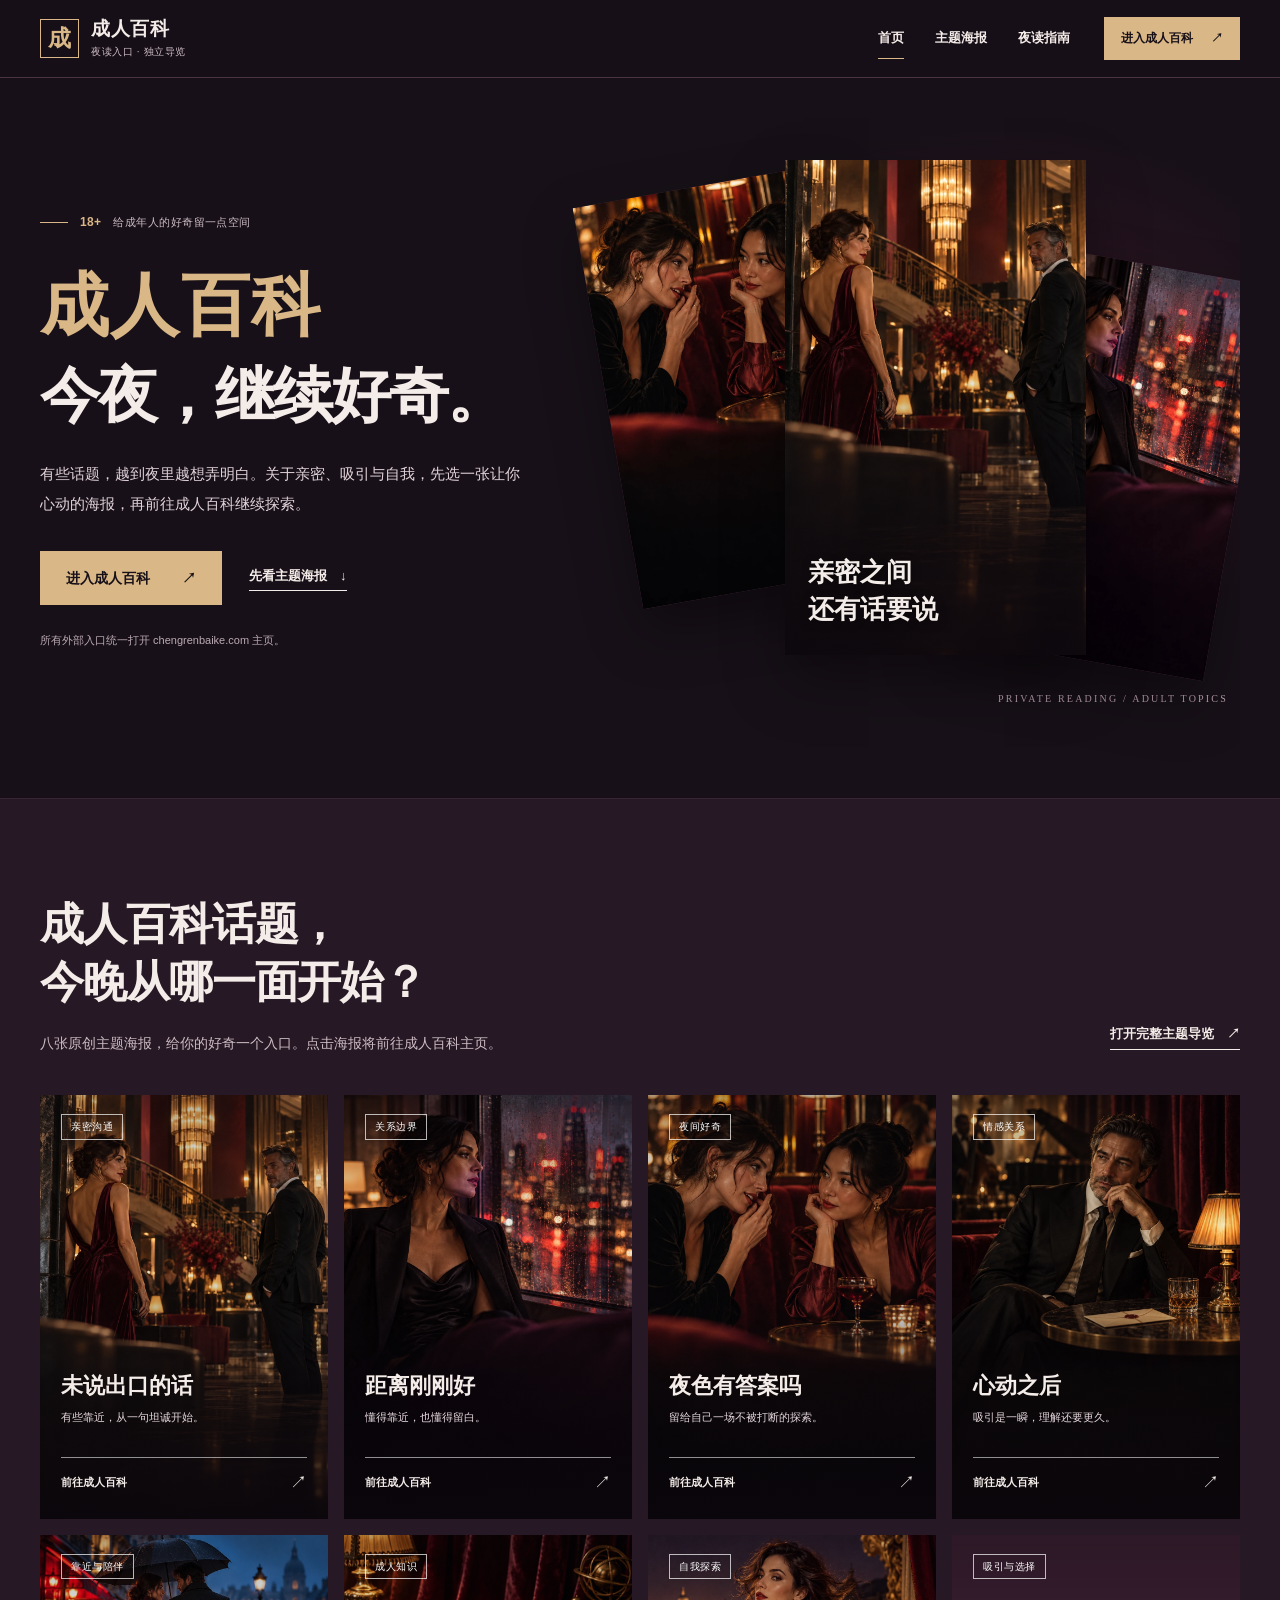
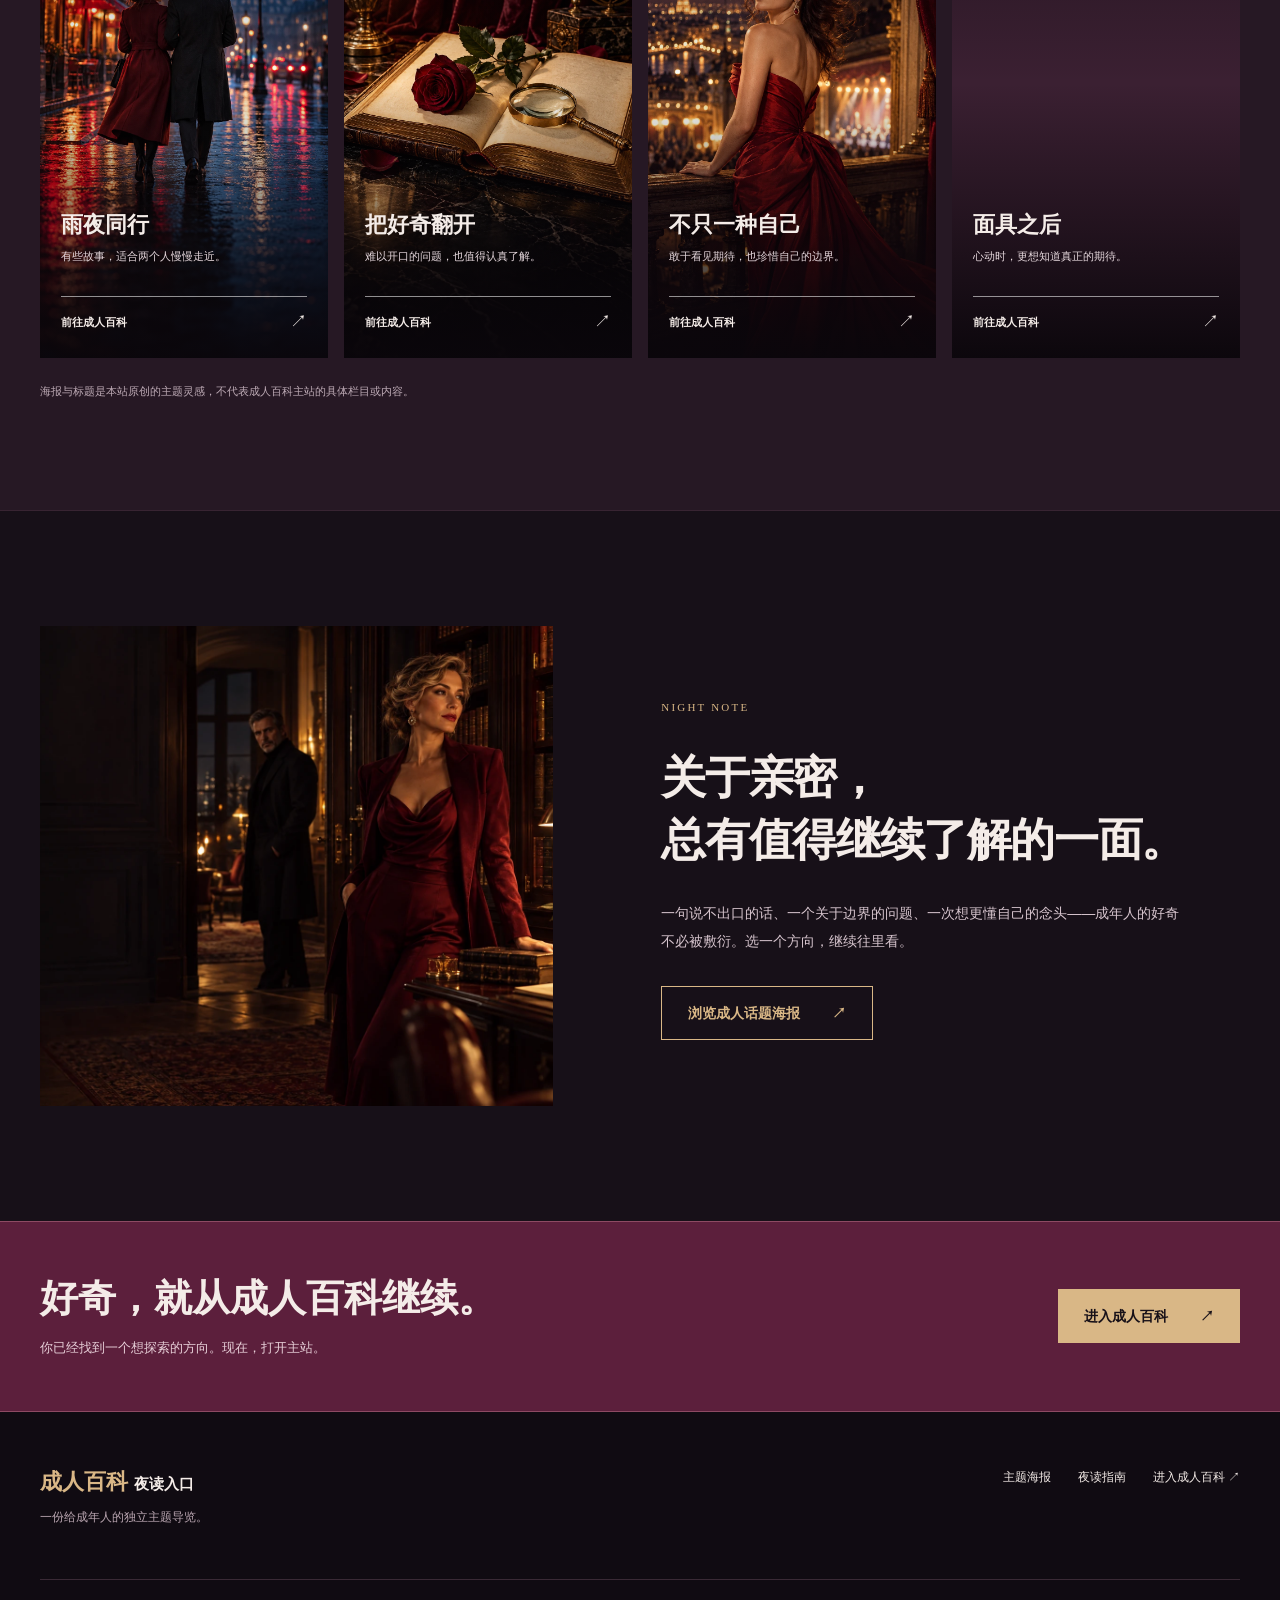
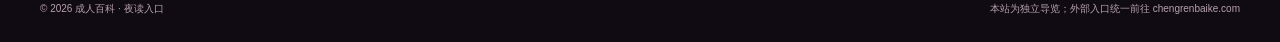
==== sites/duanju-guide/public/index.html @ d2f1cce8 "Build 成人百科夜读入口 for multi-platform publishing" ====
<!doctype html>
<html lang="zh-CN">
<head>
  <meta charset="utf-8">
  <meta name="viewport" content="width=device-width, initial-scale=1">
  <meta name="theme-color" content="#171018">
  <meta name="description" content="从亲密关系、成人话题与夜间灵感出发，浏览原创主题海报，点击前往成人百科 chengrenbaike.com 探索更多。本站为独立导览。">
  <meta name="keywords" content="成人百科,成人百科入口,成人话题,亲密关系,夜间探索">
  <meta property="og:title" content="成人百科入口｜成年人的夜间探索指南">
  <meta property="og:description" content="选一张成人话题海报，从好奇进入成人百科。独立主题导览，所有外部入口统一前往主站。">
  <meta property="og:type" content="website">
  <title>成人百科入口｜成年人的夜间探索指南</title>
  <link rel="icon" type="image/svg+xml" href="assets/favicon.svg">
  <link rel="stylesheet" href="assets/styles.css">
</head>
<body class="home-page">
  <a class="skip-link" href="#main">跳到主要内容</a>
  <header class="site-header"><div class="shell header-inner">
    <a class="brand" href="index.html" aria-label="成人百科夜读入口首页"><span class="brand-emblem" aria-hidden="true">成</span><span class="brand-copy"><strong>成人百科</strong><small>夜读入口 · 独立导览</small></span></a>
    <nav class="desktop-nav" aria-label="主导航"><a aria-current="page" href="index.html">首页</a><a href="themes.html">主题海报</a><a href="guide.html">夜读指南</a></nav>
    <a class="header-cta" href="https://chengrenbaike.com/" target="_blank" rel="noopener noreferrer">进入成人百科 <span aria-hidden="true">↗</span></a>
    <details class="mobile-nav"><summary aria-label="打开导航菜单"><span></span><span></span><span></span></summary><nav aria-label="手机导航"><a aria-current="page" href="index.html">首页</a><a href="themes.html">主题海报</a><a href="guide.html">夜读指南</a><a href="https://chengrenbaike.com/" target="_blank" rel="noopener noreferrer">进入成人百科 ↗</a></nav></details>
  </div></header>

  <main id="main">
    <section class="hero shell" aria-labelledby="hero-title"><div class="hero-copy">
      <p class="age-mark">18+ <span>给成年人的好奇留一点空间</span></p>
      <h1 id="hero-title"><span>成人百科</span>今夜，继续好奇。</h1>
      <p class="hero-lede">有些话题，越到夜里越想弄明白。关于亲密、吸引与自我，先选一张让你心动的海报，再前往成人百科继续探索。</p>
      <div class="hero-actions"><a class="button button-gold" href="https://chengrenbaike.com/" target="_blank" rel="noopener noreferrer">进入成人百科 <span aria-hidden="true">↗</span></a><a class="quiet-link" href="#posters">先看主题海报 <span aria-hidden="true">↓</span></a></div>
      <p class="hero-fineprint">所有外部入口统一打开 chengrenbaike.com 主页。</p>
    </div><div class="hero-gallery" aria-hidden="true">
      <div class="hero-poster hero-poster-back"><img src="assets/posters/poster-03.webp" alt="" width="1024" height="1536"></div>
      <div class="hero-poster hero-poster-side"><img src="assets/posters/poster-02.webp" alt="" width="1024" height="1536"></div>
      <div class="hero-poster hero-poster-main"><img src="assets/posters/poster-01.webp" alt="" width="1024" height="1536"><span>亲密之间<br>还有话要说</span></div>
      <span class="hero-gallery-caption">PRIVATE READING / ADULT TOPICS</span>
    </div></section>

    <section class="poster-section" id="posters" aria-labelledby="posters-title"><div class="shell"><div class="section-heading"><div><h2 id="posters-title">成人百科话题，<br>今晚从哪一面开始？</h2><p>八张原创主题海报，给你的好奇一个入口。点击海报将前往成人百科主页。</p></div><a class="inline-link" href="themes.html">打开完整主题导览 <span aria-hidden="true">↗</span></a></div>
      <div class="poster-grid">
        <a class="poster-card" href="https://chengrenbaike.com/" target="_blank" rel="noopener noreferrer" aria-label="亲密沟通主题，前往成人百科主页（新标签页）"><img src="assets/posters/poster-01.webp" alt="" loading="lazy" decoding="async" width="1024" height="1536"><span class="poster-kicker">亲密沟通</span><span class="poster-content"><strong>未说出口的话</strong><small>有些靠近，从一句坦诚开始。</small><span>前往成人百科 <b aria-hidden="true">↗</b></span></span></a>
        <a class="poster-card" href="https://chengrenbaike.com/" target="_blank" rel="noopener noreferrer" aria-label="关系边界主题，前往成人百科主页（新标签页）"><img src="assets/posters/poster-02.webp" alt="" loading="lazy" decoding="async" width="1024" height="1536"><span class="poster-kicker">关系边界</span><span class="poster-content"><strong>距离刚刚好</strong><small>懂得靠近，也懂得留白。</small><span>前往成人百科 <b aria-hidden="true">↗</b></span></span></a>
        <a class="poster-card" href="https://chengrenbaike.com/" target="_blank" rel="noopener noreferrer" aria-label="夜间好奇主题，前往成人百科主页（新标签页）"><img src="assets/posters/poster-03.webp" alt="" loading="lazy" decoding="async" width="1024" height="1536"><span class="poster-kicker">夜间好奇</span><span class="poster-content"><strong>夜色有答案吗</strong><small>留给自己一场不被打断的探索。</small><span>前往成人百科 <b aria-hidden="true">↗</b></span></span></a>
        <a class="poster-card" href="https://chengrenbaike.com/" target="_blank" rel="noopener noreferrer" aria-label="情感关系主题，前往成人百科主页（新标签页）"><img src="assets/posters/poster-04.webp" alt="" loading="lazy" decoding="async" width="1024" height="1536"><span class="poster-kicker">情感关系</span><span class="poster-content"><strong>心动之后</strong><small>吸引是一瞬，理解还要更久。</small><span>前往成人百科 <b aria-hidden="true">↗</b></span></span></a>
        <a class="poster-card" href="https://chengrenbaike.com/" target="_blank" rel="noopener noreferrer" aria-label="靠近与陪伴主题，前往成人百科主页（新标签页）"><img src="assets/posters/poster-05.webp" alt="" loading="lazy" decoding="async" width="1024" height="1536"><span class="poster-kicker">靠近与陪伴</span><span class="poster-content"><strong>雨夜同行</strong><small>有些故事，适合两个人慢慢走近。</small><span>前往成人百科 <b aria-hidden="true">↗</b></span></span></a>
        <a class="poster-card" href="https://chengrenbaike.com/" target="_blank" rel="noopener noreferrer" aria-label="成人知识主题，前往成人百科主页（新标签页）"><img src="assets/posters/poster-06.webp" alt="" loading="lazy" decoding="async" width="1024" height="1536"><span class="poster-kicker">成人知识</span><span class="poster-content"><strong>把好奇翻开</strong><small>难以开口的问题，也值得认真了解。</small><span>前往成人百科 <b aria-hidden="true">↗</b></span></span></a>
        <a class="poster-card" href="https://chengrenbaike.com/" target="_blank" rel="noopener noreferrer" aria-label="自我探索主题，前往成人百科主页（新标签页）"><img src="assets/posters/poster-07.webp" alt="" loading="lazy" decoding="async" width="1024" height="1536"><span class="poster-kicker">自我探索</span><span class="poster-content"><strong>不只一种自己</strong><small>敢于看见期待，也珍惜自己的边界。</small><span>前往成人百科 <b aria-hidden="true">↗</b></span></span></a>
        <a class="poster-card" href="https://chengrenbaike.com/" target="_blank" rel="noopener noreferrer" aria-label="吸引与选择主题，前往成人百科主页（新标签页）"><img src="assets/posters/poster-08.webp" alt="" loading="lazy" decoding="async" width="1024" height="1536"><span class="poster-kicker">吸引与选择</span><span class="poster-content"><strong>面具之后</strong><small>心动时，更想知道真正的期待。</small><span>前往成人百科 <b aria-hidden="true">↗</b></span></span></a>
      </div><p class="poster-disclosure">海报与标题是本站原创的主题灵感，不代表成人百科主站的具体栏目或内容。</p>
    </div></section>

    <section class="editorial shell" aria-labelledby="editorial-title"><div class="editorial-image"><img src="assets/posters/hero.webp" alt="夜间书房里，两位成年人置身于暖色灯光与书架之间" loading="lazy" decoding="async" width="1536" height="1024"></div><div class="editorial-copy"><span class="editorial-index">NIGHT NOTE</span><h2 id="editorial-title">关于亲密，<br>总有值得继续了解的一面。</h2><p>一句说不出口的话、一个关于边界的问题、一次想更懂自己的念头——成年人的好奇不必被敷衍。选一个方向，继续往里看。</p><a class="button button-outline" href="themes.html">浏览成人话题海报 <span aria-hidden="true">↗</span></a></div></section>

    <section class="closing" aria-labelledby="closing-title"><div class="shell closing-inner"><div><h2 id="closing-title">好奇，就从成人百科继续。</h2><p>你已经找到一个想探索的方向。现在，打开主站。</p></div><a class="button button-gold" href="https://chengrenbaike.com/" target="_blank" rel="noopener noreferrer">进入成人百科 <span aria-hidden="true">↗</span></a></div></section>
  </main>

  <footer class="site-footer"><div class="shell footer-main"><div><a class="footer-brand" href="index.html">成人百科 <span>夜读入口</span></a><p>一份给成年人的独立主题导览。</p></div><nav aria-label="页脚导航"><a href="themes.html">主题海报</a><a href="guide.html">夜读指南</a><a href="https://chengrenbaike.com/" target="_blank" rel="noopener noreferrer">进入成人百科 ↗</a></nav></div><div class="shell footer-bottom"><span>© 2026 成人百科 · 夜读入口</span><span>本站为独立导览；外部入口统一前往 chengrenbaike.com</span></div></footer>
</body>
</html>
---- sites/duanju-guide/public/assets/styles.css ----
:root{--night:#171018;--night-soft:#261824;--wine:#7D2948;--rose:#B94468;--gold:#D9B786;--paper:#F4ECE8;--muted:#CDBCC4;--ink:#2F1D28;--serif:"Noto Serif SC","Songti SC","STSong","SimSun",serif;--sans:"Noto Sans SC","Microsoft YaHei","PingFang SC",sans-serif}
*,*::before,*::after{box-sizing:border-box}
html{scroll-behavior:smooth;scroll-padding-top:88px}
body{margin:0;background:var(--night);color:var(--paper);font:16px/1.75 var(--sans);-webkit-font-smoothing:antialiased}
img{display:block;max-width:100%}
a{color:inherit;text-decoration:none}
h1,h2,h3,p{margin-top:0}
h1,h2,h3{font-weight:600;line-height:1.22}
button,summary{font:inherit}
:focus-visible{outline:3px solid var(--gold);outline-offset:4px}
::selection{background:var(--gold);color:var(--night)}
::-webkit-scrollbar{width:10px}::-webkit-scrollbar-track{background:var(--night)}::-webkit-scrollbar-thumb{background:#715061;border:2px solid var(--night);border-radius:10px}
.shell{width:min(1220px,calc(100% - 80px));margin-inline:auto}
.skip-link{position:absolute;z-index:200;top:-80px;left:15px;background:var(--gold);color:var(--night);padding:7px 14px}.skip-link:focus{top:12px}
.site-header{position:sticky;z-index:100;top:0;height:78px;background:rgba(23,16,24,.97);border-bottom:1px solid #4A3541;backdrop-filter:blur(10px)}
.header-inner{height:100%;display:flex;align-items:center;gap:34px}
.brand{display:inline-flex;align-items:center;gap:12px;flex:none;line-height:1.15}
.brand-emblem{width:39px;height:39px;display:grid;place-items:center;border:1px solid var(--gold);color:var(--gold);font:700 23px/1 var(--serif)}
.brand-copy strong{display:block;font:700 19px/1.1 var(--serif);letter-spacing:.03em}.brand-copy small{display:block;margin-top:6px;color:var(--muted);font-size:10px;letter-spacing:.06em}
.desktop-nav{display:flex;align-items:center;gap:31px;margin-left:auto;font-size:13px;font-weight:650}.desktop-nav a{position:relative;padding:27px 0}.desktop-nav a::after{content:"";position:absolute;left:0;right:100%;bottom:18px;height:1px;background:var(--gold);transition:right .2s}.desktop-nav a:hover::after,.desktop-nav a[aria-current]::after{right:0}
.header-cta{flex:none;background:var(--gold);color:var(--night);font-size:12px;font-weight:800;padding:11px 17px;display:inline-flex;gap:18px;align-items:center;transition:background .2s}.header-cta:hover{background:#F1D3AB}
.mobile-nav{display:none}
.button{display:inline-flex;align-items:center;justify-content:center;gap:32px;min-height:54px;padding:12px 26px;font-size:14px;font-weight:800;transition:transform .2s ease,background .2s ease}.button:hover{transform:translateY(-3px)}.button-gold{background:var(--gold);color:var(--night)}.button-gold:hover{background:#F1D3AB}.button-outline{border:1px solid var(--gold);color:var(--gold)}.button-outline:hover{background:var(--gold);color:var(--night)}
.quiet-link,.inline-link{display:inline-flex;align-items:center;gap:13px;width:max-content;max-width:100%;border-bottom:1px solid currentColor;padding-bottom:3px;font-weight:750;font-size:13px}.quiet-link:hover,.inline-link:hover{color:var(--gold)}
.age-mark{display:flex;align-items:center;gap:12px;color:var(--gold);font-size:12px;font-weight:800;letter-spacing:.03em;margin-bottom:32px}.age-mark span{color:var(--muted);font-size:11px;font-weight:500;letter-spacing:.04em}.age-mark::after{content:"";width:28px;height:1px;background:var(--gold);order:-1}
.hero{position:relative;overflow:clip;display:grid;grid-template-columns:.9fr 1.1fr;gap:36px;align-items:center;min-height:700px;padding-top:58px;padding-bottom:72px}.hero::before{content:"";position:absolute;right:-11%;top:4%;width:61%;height:80%;background:radial-gradient(ellipse at center,rgba(125,41,72,.30),transparent 68%);pointer-events:none}
.hero-copy{position:relative;z-index:2;max-width:550px}.hero h1{font-family:var(--serif);font-size:clamp(44px,4.7vw,70px);letter-spacing:-.03em;margin:0 0 27px}.hero h1 span{display:block;color:var(--gold);font-size:1.14em;letter-spacing:.02em;margin-bottom:10px}.hero-lede{max-width:490px;font-size:15px;line-height:2;color:#E2D3D9;margin-bottom:32px}.hero-actions{display:flex;align-items:center;gap:27px;flex-wrap:wrap}.hero-fineprint{font-size:11px;color:#BCAAB3;margin:26px 0 0}
.hero-gallery{position:relative;height:590px;isolation:isolate}.hero-poster{position:absolute;overflow:hidden;background:#3B2032;box-shadow:0 25px 55px rgba(0,0,0,.36)}.hero-poster img{width:100%;height:100%;object-fit:cover}.hero-poster-back{left:1%;top:8%;width:40%;height:69%;transform:rotate(-10deg);z-index:1}.hero-poster-side{right:0;top:21%;width:42%;height:68%;transform:rotate(10deg);z-index:2}.hero-poster-main{left:29%;top:4%;width:47%;height:84%;z-index:3}.hero-poster-main::after{content:"";position:absolute;inset:38% 0 0;background:linear-gradient(transparent,rgba(12,7,13,.87))}.hero-poster-main span{position:absolute;left:23px;right:18px;bottom:27px;z-index:1;font:600 clamp(19px,2vw,26px)/1.45 var(--serif);text-shadow:0 2px 10px rgba(0,0,0,.45)}.hero-gallery-caption{position:absolute;right:12px;bottom:20px;font:10px/1.4 Georgia,serif;letter-spacing:.22em;color:#BDA3AE}
.poster-section{background:var(--night-soft);padding:96px 0 108px;border-block:1px solid #382432}.section-heading{display:flex;align-items:end;justify-content:space-between;gap:40px;margin-bottom:39px}.section-heading h2{font:600 clamp(34px,3.4vw,49px)/1.34 var(--serif);letter-spacing:-.025em;margin:0 0 18px}.section-heading p{color:var(--muted);max-width:680px;font-size:14px;line-height:1.9;margin:0}.section-heading .inline-link{flex:none;margin-bottom:6px}.section-count{color:var(--gold);font:11px Georgia,serif;letter-spacing:.11em;white-space:nowrap}
.poster-grid{display:grid;grid-template-columns:repeat(4,minmax(0,1fr));gap:16px}.poster-card{position:relative;display:block;aspect-ratio:.68;min-height:330px;overflow:hidden;background:#3B2032;isolation:isolate;transition:transform .25s ease,box-shadow .25s ease}.poster-card:hover{transform:translateY(-5px);box-shadow:0 20px 36px rgba(0,0,0,.3)}.poster-card img{width:100%;height:100%;object-fit:cover;transition:transform .5s ease}.poster-card:hover img{transform:scale(1.055)}.poster-card::after{content:"";position:absolute;inset:0;background:linear-gradient(180deg,rgba(10,6,11,.3) 0%,transparent 35%,rgba(10,6,11,.2) 48%,rgba(10,6,11,.96) 100%);pointer-events:none}.poster-kicker{position:absolute;z-index:1;left:21px;top:19px;border:1px solid rgba(255,255,255,.7);padding:3px 9px;color:#fff;font-size:10px;letter-spacing:.06em}.poster-content{position:absolute;z-index:1;left:21px;right:21px;bottom:21px;display:flex;flex-direction:column;gap:7px}.poster-content strong{font:600 clamp(18px,1.7vw,25px)/1.35 var(--serif)}.poster-content small{color:#E5D7DC;font-size:11px;line-height:1.65;min-height:35px}.poster-content>span{display:flex;align-items:center;justify-content:space-between;border-top:1px solid rgba(255,255,255,.55);margin-top:7px;padding-top:10px;font-size:11px;font-weight:800}.poster-content b{font-size:17px;font-weight:400}.poster-disclosure,.reading-disclosure{color:#BDAAB5;font-size:11px;line-height:1.8;margin:24px 0 0}
.editorial{display:grid;grid-template-columns:.94fr 1.06fr;align-items:center;gap:9%;padding-top:115px;padding-bottom:115px}.editorial-image{height:480px;overflow:hidden;background:#392034}.editorial-image img{width:100%;height:100%;object-fit:cover;object-position:68% center}.editorial-copy{max-width:525px}.editorial-index{color:var(--gold);font:11px Georgia,serif;letter-spacing:.2em}.editorial-copy h2{font:600 clamp(36px,3.5vw,50px)/1.37 var(--serif);letter-spacing:-.03em;margin:28px 0}.editorial-copy p{color:#D6C4CD;font-size:14px;line-height:2;margin-bottom:31px}
.closing{background:#5C1F3C;border-block:1px solid #8D4A63}.closing-inner{display:flex;align-items:center;justify-content:space-between;gap:35px;padding-block:51px}.closing h2{font:600 clamp(29px,3vw,43px)/1.35 var(--serif);margin:0 0 12px}.closing p{font-size:13px;color:#E7CFD8;margin:0}.closing .button{flex:none}
.site-footer{background:#100B12;padding:55px 0 25px}.footer-main{display:flex;justify-content:space-between;gap:30px}.footer-brand{font:700 22px var(--serif);color:var(--gold)}.footer-brand span{font-size:15px;color:var(--paper)}.footer-main p{color:#BAA6B1;font-size:12px;margin:9px 0}.footer-main nav{display:flex;gap:27px;align-items:start;flex-wrap:wrap;font-size:12px}.footer-main nav a:hover{color:var(--gold)}.footer-bottom{border-top:1px solid #392935;margin-top:42px;padding-top:20px;display:flex;justify-content:space-between;gap:20px;color:#B6A1AC;font-size:10px}
/* Inner pages */
.inner-hero{display:grid;grid-template-columns:.9fr 1.1fr;align-items:center;gap:60px;min-height:545px;padding-block:68px 78px}.inner-hero-copy h1{font:600 clamp(46px,4.8vw,69px)/1.28 var(--serif);letter-spacing:-.025em;margin:0 0 22px}.inner-hero-copy>p:not(.age-mark){max-width:490px;color:#DDCDD5;font-size:15px;line-height:1.95;margin:0 0 27px}.inner-hero .age-mark{margin-bottom:20px}.gallery-hero-images{height:450px;display:flex;align-items:center;gap:12px}.gallery-hero-images img{height:82%;width:32%;object-fit:cover;box-shadow:0 15px 35px rgba(0,0,0,.3)}.gallery-hero-images img:nth-child(2){height:100%}.gallery-hero-images img:nth-child(3){height:73%}
.topic-section{padding-top:96px;padding-bottom:104px}.feature-list{border-top:1px solid #5A4050}.topic-feature{display:grid;grid-template-columns:.46fr .54fr;gap:9%;align-items:center;padding:40px 6%;border-bottom:1px solid #5A4050}.topic-feature:nth-child(even) .feature-visual{order:2}.feature-visual{height:390px;overflow:hidden;background:#3B2032}.feature-visual img{width:100%;height:100%;object-fit:cover;object-position:center 40%}.feature-copy>span,.reading-copy>span{color:var(--gold);font-size:11px;letter-spacing:.06em}.feature-copy h3{font:600 clamp(31px,3vw,42px)/1.33 var(--serif);margin:15px 0 22px}.feature-copy p{color:#D9C8D0;font-size:14px;line-height:2;max-width:425px;margin-bottom:30px}
.more-posters{background:#2A1927;padding:88px 0 100px}.mini-poster-grid{display:grid;grid-template-columns:repeat(4,minmax(0,1fr));gap:16px}.mini-poster{position:relative;aspect-ratio:.8;overflow:hidden;background:#422537}.mini-poster img{width:100%;height:100%;object-fit:cover;transition:transform .4s}.mini-poster:hover img{transform:scale(1.055)}.mini-poster::after{content:"";position:absolute;inset:50% 0 0;background:linear-gradient(transparent,rgba(10,6,11,.9))}.mini-poster span{position:absolute;z-index:1;left:19px;right:19px;bottom:19px;font:600 21px/1.4 var(--serif);display:flex;align-items:end;justify-content:space-between;gap:5px}.mini-poster b{font:18px var(--sans)}
.guide-hero{grid-template-columns:1fr .78fr}.guide-hero-image{height:440px;position:relative;overflow:hidden;background:#422537}.guide-hero-image img{width:100%;height:100%;object-fit:cover;object-position:center 38%}.guide-hero-image::after{content:"";position:absolute;inset:50% 0 0;background:linear-gradient(transparent,rgba(10,6,11,.84))}.guide-hero-image span{position:absolute;z-index:1;left:28px;bottom:25px;font:600 22px var(--serif)}
.reading-section{padding-top:94px;padding-bottom:105px}.reading-list{border-top:1px solid #584051}.reading-row{display:grid;grid-template-columns:180px 1fr;gap:9%;align-items:center;padding:28px 0;border-bottom:1px solid #584051}.reading-photo{height:230px;overflow:hidden;background:#422537}.reading-photo img{width:100%;height:100%;object-fit:cover}.reading-copy h3{font:600 clamp(28px,2.8vw,38px)/1.4 var(--serif);margin:10px 0 14px}.reading-copy p{font-size:14px;line-height:1.95;color:#D9C8D0;max-width:670px;margin:0 0 20px}
@media(max-width:1100px){.shell{width:min(100% - 56px,1220px)}.header-inner{gap:22px}.desktop-nav{gap:20px}.hero{gap:12px}.hero-gallery{transform:scale(.9);transform-origin:center left}.poster-card{min-height:290px}.poster-content{left:16px;right:16px;bottom:16px}.poster-kicker{left:16px;top:16px}}
@media(max-width:900px){.shell{width:min(100% - 42px,680px)}.site-header{height:68px}.brand-emblem{width:35px;height:35px}.brand-copy strong{font-size:17px}.desktop-nav,.header-cta{display:none}.mobile-nav{display:block;margin-left:auto;position:relative}.mobile-nav summary{cursor:pointer;list-style:none;width:41px;height:41px;border:1px solid #8C6A7B;display:flex;flex-direction:column;align-items:center;justify-content:center;gap:5px}.mobile-nav summary::-webkit-details-marker{display:none}.mobile-nav summary span{display:block;width:18px;height:1px;background:var(--paper)}.mobile-nav nav{position:absolute;top:50px;right:0;width:min(300px,calc(100vw - 42px));background:#271823;border:1px solid #725264;box-shadow:0 18px 28px rgba(0,0,0,.35);padding:10px 17px}.mobile-nav nav a{display:block;font-size:14px;font-weight:700;padding:12px 2px;border-bottom:1px solid #554050}.mobile-nav nav a:last-child{color:var(--gold);border:0}
.hero{grid-template-columns:1fr;min-height:0;gap:20px;padding-top:64px;padding-bottom:62px;overflow:clip}.hero-copy{max-width:680px}.hero h1{font-size:clamp(45px,8vw,66px)}.hero-gallery{height:440px;max-width:550px;width:100%;margin-inline:auto;transform:none}.hero-poster-main{width:45%;left:29%;height:88%}.hero-poster-back{height:70%}.hero-poster-side{height:73%}.poster-section{padding:70px 0 78px}.section-heading{display:block}.section-heading .inline-link,.section-count{display:inline-flex;margin-top:18px}.poster-grid{grid-template-columns:repeat(3,minmax(0,1fr))}.poster-card{min-height:0}.poster-content strong{font-size:19px}.editorial{grid-template-columns:1fr;gap:37px;padding-block:78px}.editorial-image{height:390px}.closing-inner{padding-block:42px}.inner-hero{grid-template-columns:1fr;gap:26px;padding-block:65px}.gallery-hero-images{height:340px}.guide-hero-image{height:350px}.topic-section,.reading-section{padding-block:73px}.feature-visual{height:320px}.more-posters{padding-block:73px}.mini-poster-grid{grid-template-columns:repeat(2,1fr)}}
@media(max-width:600px){.shell{width:calc(100% - 32px)}.hero{padding-top:52px}.age-mark{margin-bottom:24px}.hero h1{font-size:clamp(40px,10vw,53px)}.hero h1 span{margin-bottom:8px}.hero-lede{font-size:14px}.hero-actions{gap:22px}.hero-gallery{height:330px;max-width:390px}.hero-poster-main{left:29%;width:46%}.hero-poster-main span{font-size:16px;left:15px;bottom:17px}.hero-gallery-caption{font-size:8px;bottom:3px}.section-heading h2{font-size:34px}.section-heading p{font-size:13px}.poster-grid{grid-template-columns:repeat(2,minmax(0,1fr));gap:10px}.poster-card{aspect-ratio:.67}.poster-kicker{left:11px;top:11px;padding:2px 6px;font-size:9px}.poster-content{left:11px;right:11px;bottom:12px;gap:4px}.poster-content strong{font-size:17px}.poster-content small{font-size:10px;min-height:0}.poster-content>span{font-size:9px;padding-top:6px;margin-top:3px}.poster-content b{font-size:14px}.editorial{padding-block:68px}.editorial-image{height:300px}.editorial-copy h2{font-size:33px}.closing-inner{display:block}.closing .button{margin-top:22px}.footer-main{display:block}.footer-main nav{margin-top:24px}.footer-bottom{display:block}.footer-bottom span{display:block;margin-top:5px}.inner-hero{padding-block:55px}.inner-hero-copy h1{font-size:46px}.inner-hero-copy>p:not(.age-mark){font-size:14px}.gallery-hero-images{height:275px;gap:7px}.topic-feature{grid-template-columns:1fr;gap:22px;padding:32px 0}.topic-feature:nth-child(even) .feature-visual{order:0}.feature-visual{height:300px}.feature-copy h3{font-size:31px}.mini-poster-grid{gap:10px}.mini-poster span{left:11px;right:11px;bottom:10px;font-size:16px}.guide-hero-image{height:300px}.reading-row{grid-template-columns:95px 1fr;gap:17px}.reading-photo{height:155px}.reading-copy h3{font-size:23px}.reading-copy p{font-size:12px;line-height:1.7}.reading-copy .inline-link{font-size:11px}}
@media(max-width:390px){.hero-gallery{height:285px}.hero-poster-main span{font-size:14px}.poster-content small{display:none}.poster-content strong{font-size:16px}.poster-card{aspect-ratio:.69}.reading-row{grid-template-columns:1fr}.reading-photo{height:230px}.reading-copy p{font-size:13px}}
@media(prefers-reduced-motion:reduce){html{scroll-behavior:auto}.button,.poster-card,.poster-card img,.mini-poster img,.desktop-nav a::after{transition:none}}
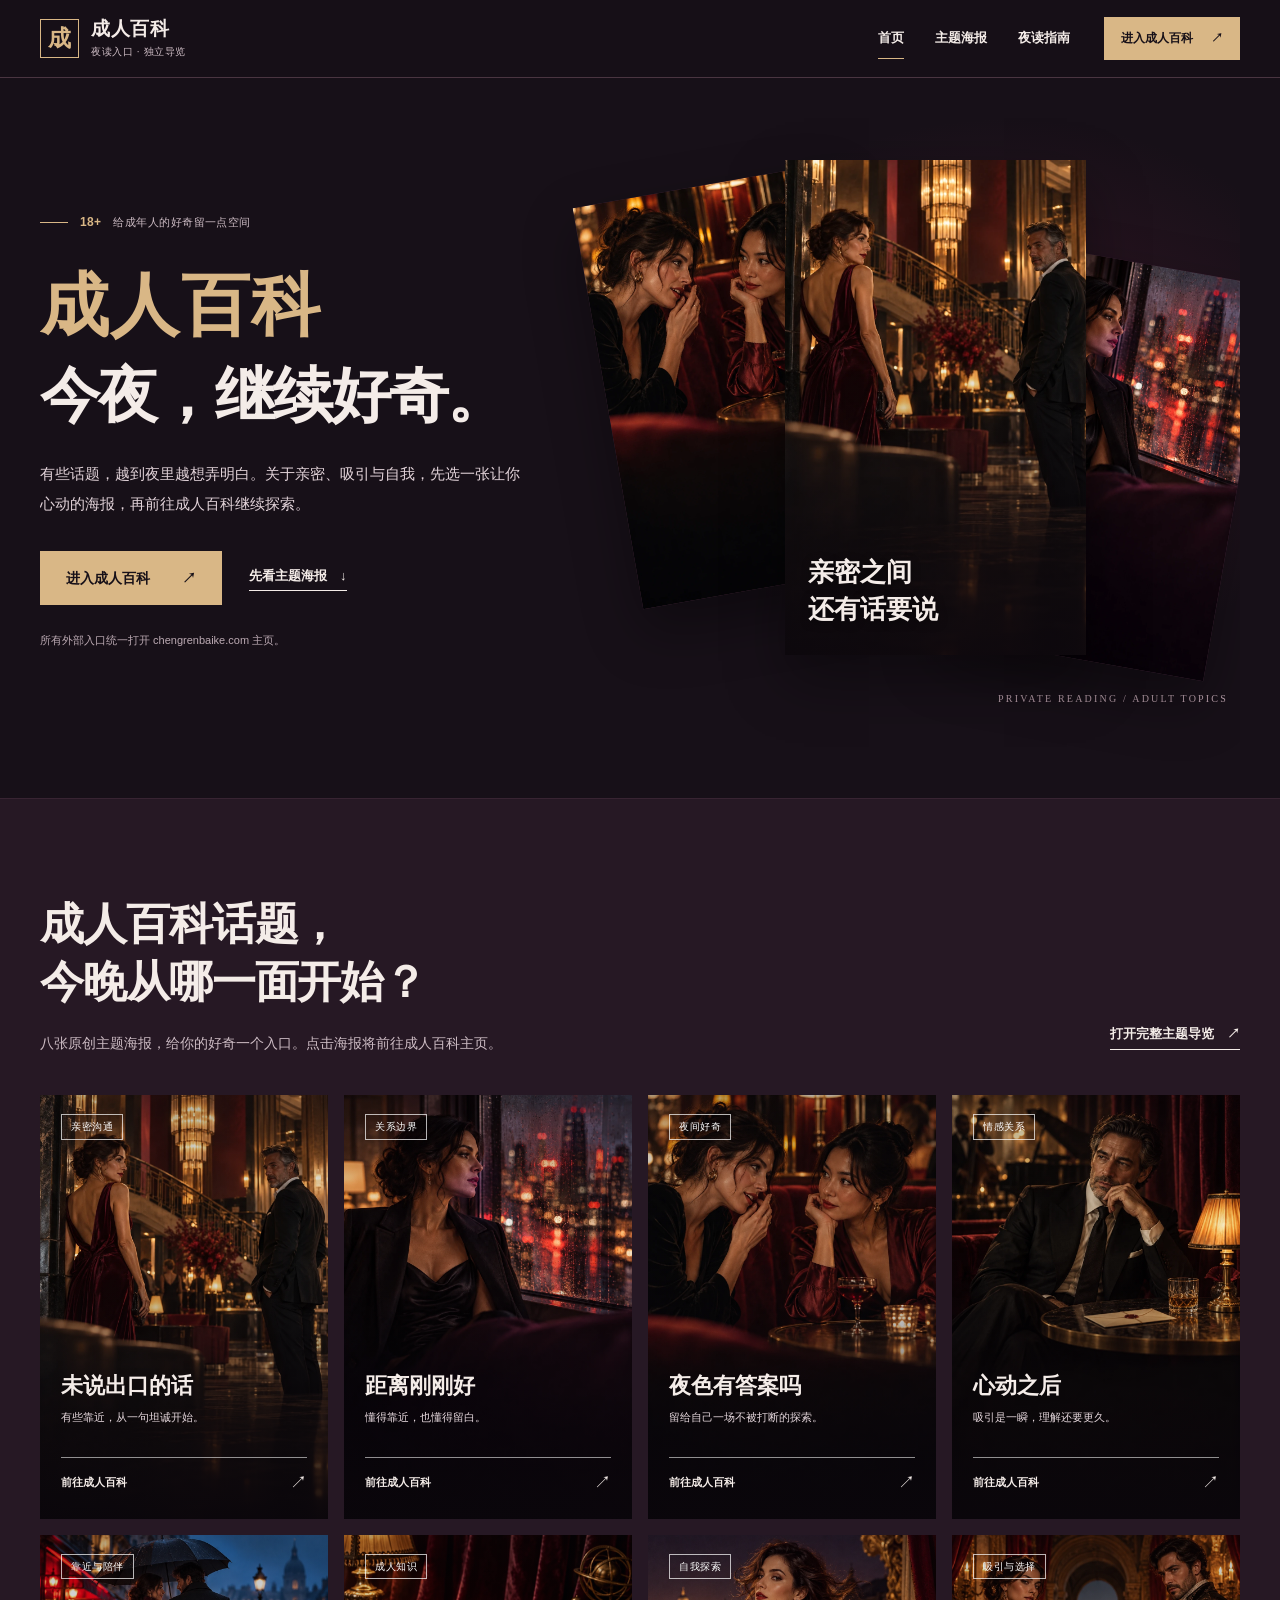
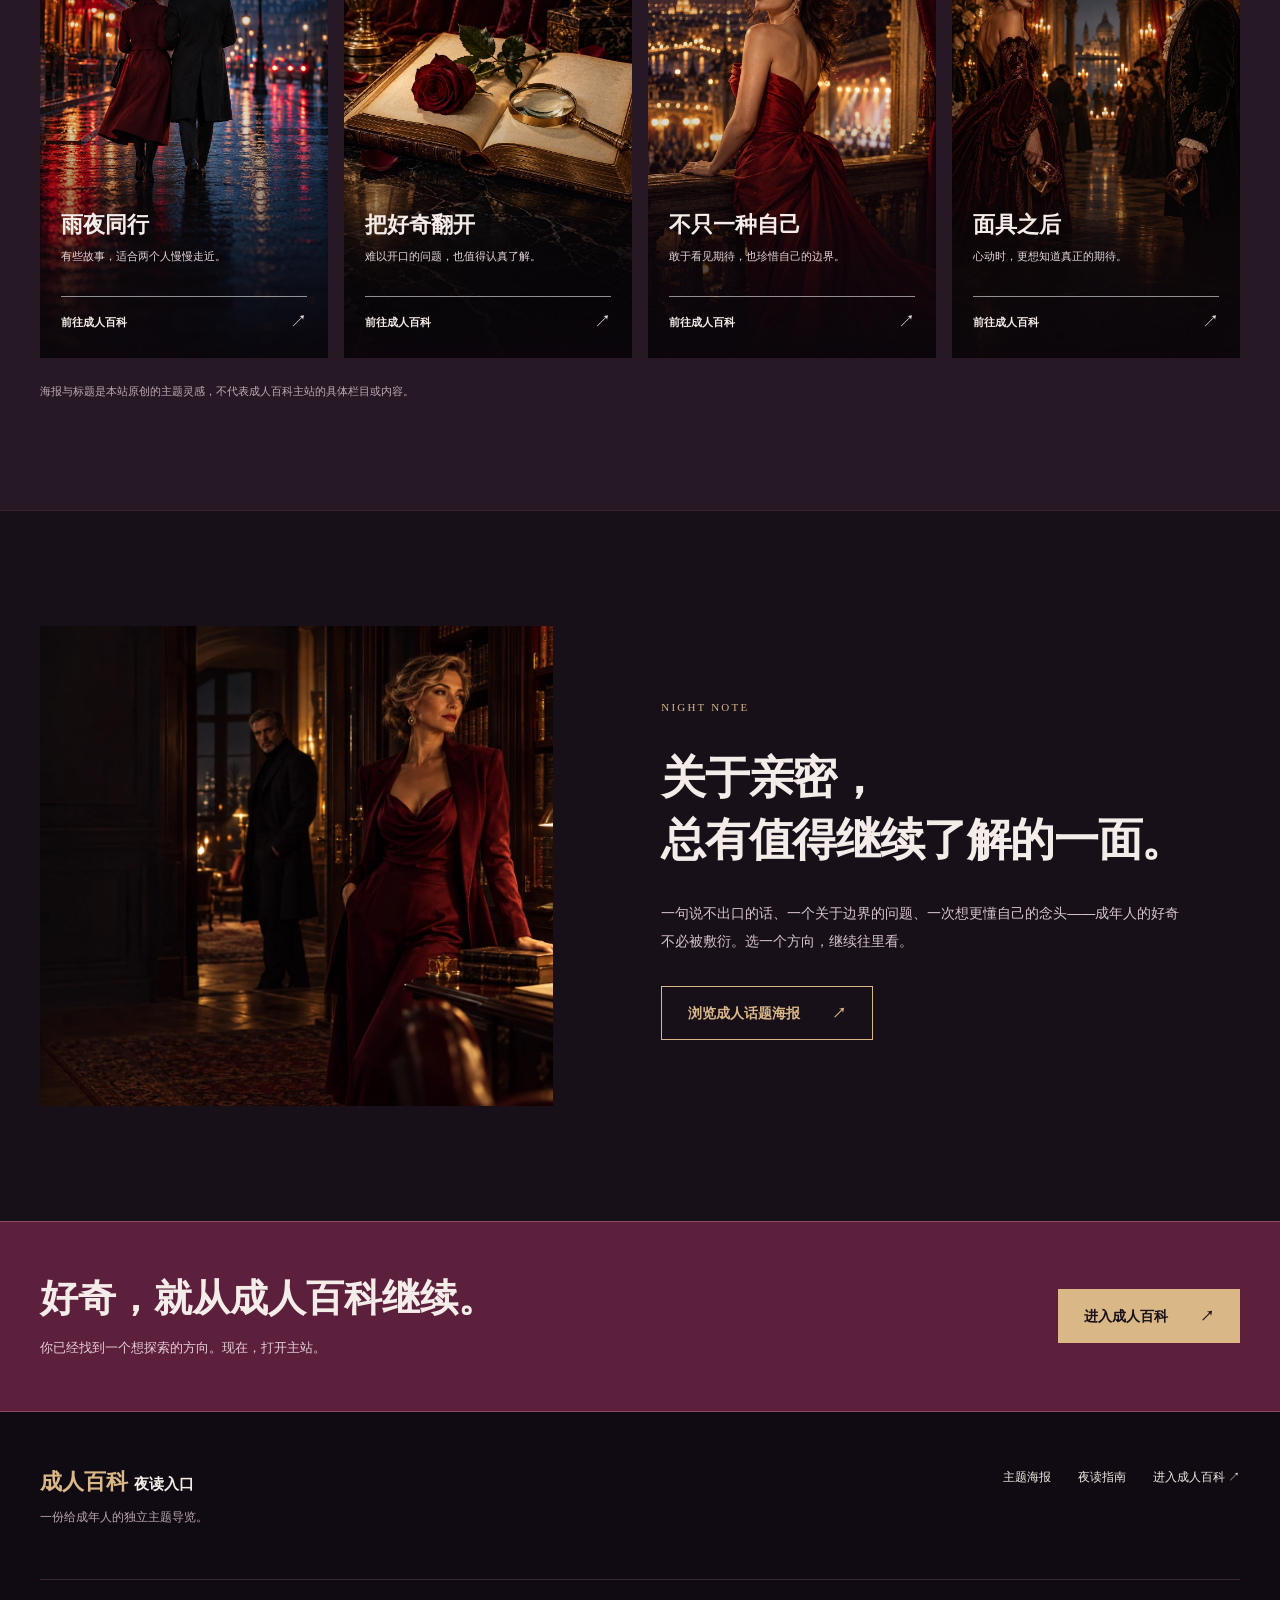
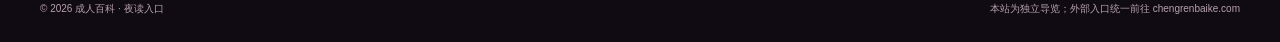
==== commit 3f9fdea2: "Align poster link labels and record Google Sites launch" ====
--- a/sites/duanju-guide/public/index.html
+++ b/sites/duanju-guide/public/index.html
@@ -16,7 +16,7 @@
 <body class="home-page">
   <a class="skip-link" href="#main">跳到主要内容</a>
   <header class="site-header"><div class="shell header-inner">
-    <a class="brand" href="index.html" aria-label="成人百科夜读入口首页"><span class="brand-emblem" aria-hidden="true">成</span><span class="brand-copy"><strong>成人百科</strong><small>夜读入口 · 独立导览</small></span></a>
+    <a class="brand" href="index.html"><span class="brand-emblem" aria-hidden="true">成</span><span class="brand-copy"><strong>成人百科</strong><small>夜读入口 · 独立导览</small></span></a>
     <nav class="desktop-nav" aria-label="主导航"><a aria-current="page" href="index.html">首页</a><a href="themes.html">主题海报</a><a href="guide.html">夜读指南</a></nav>
     <a class="header-cta" href="https://chengrenbaike.com/" target="_blank" rel="noopener noreferrer">进入成人百科 <span aria-hidden="true">↗</span></a>
     <details class="mobile-nav"><summary aria-label="打开导航菜单"><span></span><span></span><span></span></summary><nav aria-label="手机导航"><a aria-current="page" href="index.html">首页</a><a href="themes.html">主题海报</a><a href="guide.html">夜读指南</a><a href="https://chengrenbaike.com/" target="_blank" rel="noopener noreferrer">进入成人百科 ↗</a></nav></details>
@@ -38,14 +38,14 @@
 
     <section class="poster-section" id="posters" aria-labelledby="posters-title"><div class="shell"><div class="section-heading"><div><h2 id="posters-title">成人百科话题，<br>今晚从哪一面开始？</h2><p>八张原创主题海报，给你的好奇一个入口。点击海报将前往成人百科主页。</p></div><a class="inline-link" href="themes.html">打开完整主题导览 <span aria-hidden="true">↗</span></a></div>
       <div class="poster-grid">
-        <a class="poster-card" href="https://chengrenbaike.com/" target="_blank" rel="noopener noreferrer" aria-label="亲密沟通主题，前往成人百科主页（新标签页）"><img src="assets/posters/poster-01.webp" alt="" loading="lazy" decoding="async" width="1024" height="1536"><span class="poster-kicker">亲密沟通</span><span class="poster-content"><strong>未说出口的话</strong><small>有些靠近，从一句坦诚开始。</small><span>前往成人百科 <b aria-hidden="true">↗</b></span></span></a>
-        <a class="poster-card" href="https://chengrenbaike.com/" target="_blank" rel="noopener noreferrer" aria-label="关系边界主题，前往成人百科主页（新标签页）"><img src="assets/posters/poster-02.webp" alt="" loading="lazy" decoding="async" width="1024" height="1536"><span class="poster-kicker">关系边界</span><span class="poster-content"><strong>距离刚刚好</strong><small>懂得靠近，也懂得留白。</small><span>前往成人百科 <b aria-hidden="true">↗</b></span></span></a>
-        <a class="poster-card" href="https://chengrenbaike.com/" target="_blank" rel="noopener noreferrer" aria-label="夜间好奇主题，前往成人百科主页（新标签页）"><img src="assets/posters/poster-03.webp" alt="" loading="lazy" decoding="async" width="1024" height="1536"><span class="poster-kicker">夜间好奇</span><span class="poster-content"><strong>夜色有答案吗</strong><small>留给自己一场不被打断的探索。</small><span>前往成人百科 <b aria-hidden="true">↗</b></span></span></a>
-        <a class="poster-card" href="https://chengrenbaike.com/" target="_blank" rel="noopener noreferrer" aria-label="情感关系主题，前往成人百科主页（新标签页）"><img src="assets/posters/poster-04.webp" alt="" loading="lazy" decoding="async" width="1024" height="1536"><span class="poster-kicker">情感关系</span><span class="poster-content"><strong>心动之后</strong><small>吸引是一瞬，理解还要更久。</small><span>前往成人百科 <b aria-hidden="true">↗</b></span></span></a>
-        <a class="poster-card" href="https://chengrenbaike.com/" target="_blank" rel="noopener noreferrer" aria-label="靠近与陪伴主题，前往成人百科主页（新标签页）"><img src="assets/posters/poster-05.webp" alt="" loading="lazy" decoding="async" width="1024" height="1536"><span class="poster-kicker">靠近与陪伴</span><span class="poster-content"><strong>雨夜同行</strong><small>有些故事，适合两个人慢慢走近。</small><span>前往成人百科 <b aria-hidden="true">↗</b></span></span></a>
-        <a class="poster-card" href="https://chengrenbaike.com/" target="_blank" rel="noopener noreferrer" aria-label="成人知识主题，前往成人百科主页（新标签页）"><img src="assets/posters/poster-06.webp" alt="" loading="lazy" decoding="async" width="1024" height="1536"><span class="poster-kicker">成人知识</span><span class="poster-content"><strong>把好奇翻开</strong><small>难以开口的问题，也值得认真了解。</small><span>前往成人百科 <b aria-hidden="true">↗</b></span></span></a>
-        <a class="poster-card" href="https://chengrenbaike.com/" target="_blank" rel="noopener noreferrer" aria-label="自我探索主题，前往成人百科主页（新标签页）"><img src="assets/posters/poster-07.webp" alt="" loading="lazy" decoding="async" width="1024" height="1536"><span class="poster-kicker">自我探索</span><span class="poster-content"><strong>不只一种自己</strong><small>敢于看见期待，也珍惜自己的边界。</small><span>前往成人百科 <b aria-hidden="true">↗</b></span></span></a>
-        <a class="poster-card" href="https://chengrenbaike.com/" target="_blank" rel="noopener noreferrer" aria-label="吸引与选择主题，前往成人百科主页（新标签页）"><img src="assets/posters/poster-08.webp" alt="" loading="lazy" decoding="async" width="1024" height="1536"><span class="poster-kicker">吸引与选择</span><span class="poster-content"><strong>面具之后</strong><small>心动时，更想知道真正的期待。</small><span>前往成人百科 <b aria-hidden="true">↗</b></span></span></a>
+        <a class="poster-card" href="https://chengrenbaike.com/" target="_blank" rel="noopener noreferrer"><img src="assets/posters/poster-01.webp" alt="" loading="lazy" decoding="async" width="1024" height="1536"><span class="poster-kicker">亲密沟通</span><span class="poster-content"><strong>未说出口的话</strong><small>有些靠近，从一句坦诚开始。</small><span>前往成人百科 <b aria-hidden="true">↗</b></span></span></a>
+        <a class="poster-card" href="https://chengrenbaike.com/" target="_blank" rel="noopener noreferrer"><img src="assets/posters/poster-02.webp" alt="" loading="lazy" decoding="async" width="1024" height="1536"><span class="poster-kicker">关系边界</span><span class="poster-content"><strong>距离刚刚好</strong><small>懂得靠近，也懂得留白。</small><span>前往成人百科 <b aria-hidden="true">↗</b></span></span></a>
+        <a class="poster-card" href="https://chengrenbaike.com/" target="_blank" rel="noopener noreferrer"><img src="assets/posters/poster-03.webp" alt="" loading="lazy" decoding="async" width="1024" height="1536"><span class="poster-kicker">夜间好奇</span><span class="poster-content"><strong>夜色有答案吗</strong><small>留给自己一场不被打断的探索。</small><span>前往成人百科 <b aria-hidden="true">↗</b></span></span></a>
+        <a class="poster-card" href="https://chengrenbaike.com/" target="_blank" rel="noopener noreferrer"><img src="assets/posters/poster-04.webp" alt="" loading="lazy" decoding="async" width="1024" height="1536"><span class="poster-kicker">情感关系</span><span class="poster-content"><strong>心动之后</strong><small>吸引是一瞬，理解还要更久。</small><span>前往成人百科 <b aria-hidden="true">↗</b></span></span></a>
+        <a class="poster-card" href="https://chengrenbaike.com/" target="_blank" rel="noopener noreferrer"><img src="assets/posters/poster-05.webp" alt="" loading="lazy" decoding="async" width="1024" height="1536"><span class="poster-kicker">靠近与陪伴</span><span class="poster-content"><strong>雨夜同行</strong><small>有些故事，适合两个人慢慢走近。</small><span>前往成人百科 <b aria-hidden="true">↗</b></span></span></a>
+        <a class="poster-card" href="https://chengrenbaike.com/" target="_blank" rel="noopener noreferrer"><img src="assets/posters/poster-06.webp" alt="" loading="lazy" decoding="async" width="1024" height="1536"><span class="poster-kicker">成人知识</span><span class="poster-content"><strong>把好奇翻开</strong><small>难以开口的问题，也值得认真了解。</small><span>前往成人百科 <b aria-hidden="true">↗</b></span></span></a>
+        <a class="poster-card" href="https://chengrenbaike.com/" target="_blank" rel="noopener noreferrer"><img src="assets/posters/poster-07.webp" alt="" loading="lazy" decoding="async" width="1024" height="1536"><span class="poster-kicker">自我探索</span><span class="poster-content"><strong>不只一种自己</strong><small>敢于看见期待，也珍惜自己的边界。</small><span>前往成人百科 <b aria-hidden="true">↗</b></span></span></a>
+        <a class="poster-card" href="https://chengrenbaike.com/" target="_blank" rel="noopener noreferrer"><img src="assets/posters/poster-08.webp" alt="" loading="lazy" decoding="async" width="1024" height="1536"><span class="poster-kicker">吸引与选择</span><span class="poster-content"><strong>面具之后</strong><small>心动时，更想知道真正的期待。</small><span>前往成人百科 <b aria-hidden="true">↗</b></span></span></a>
       </div><p class="poster-disclosure">海报与标题是本站原创的主题灵感，不代表成人百科主站的具体栏目或内容。</p>
     </div></section>
 
